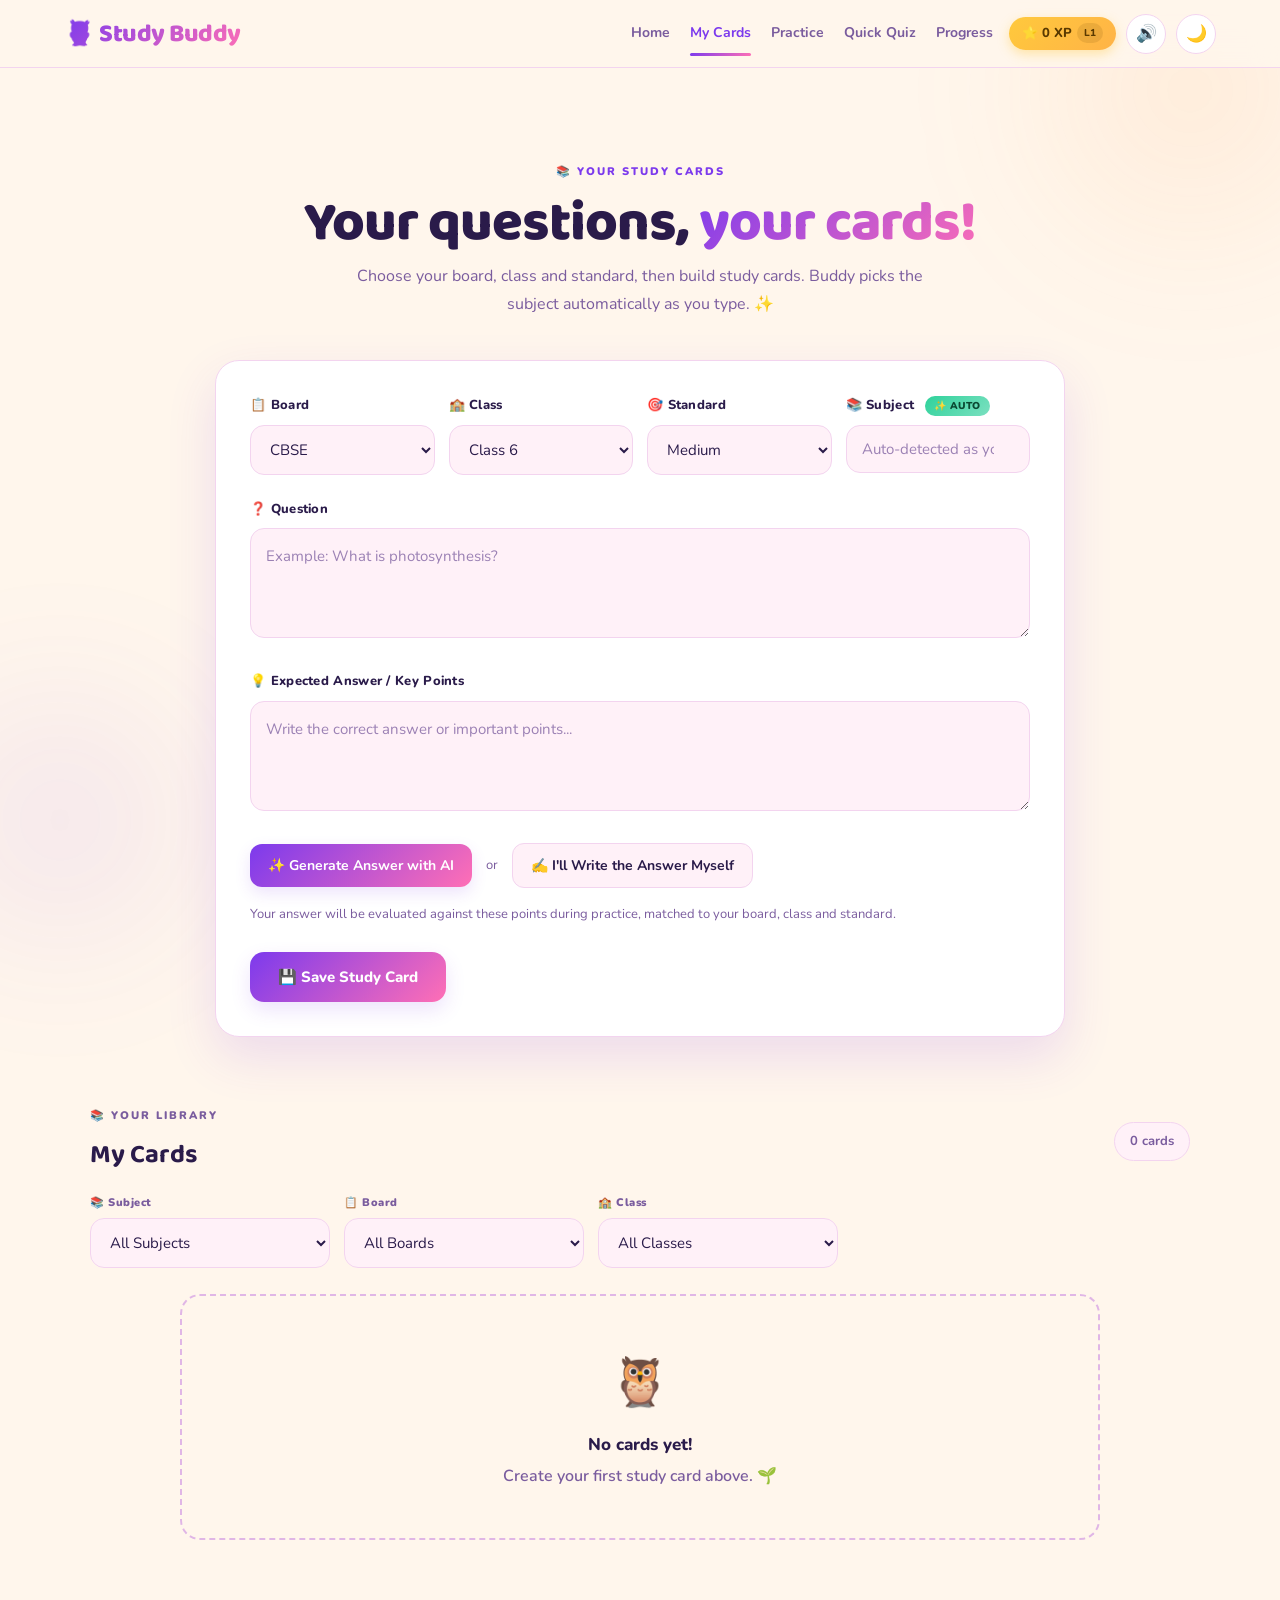
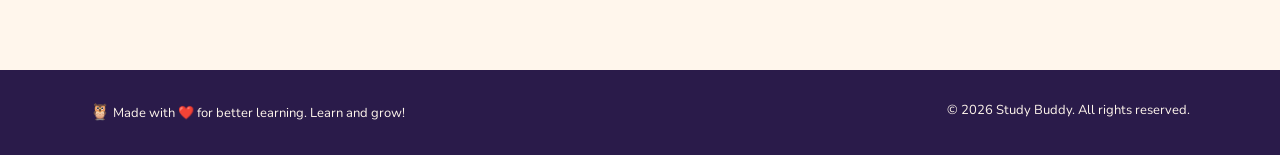
==== cards.html @ 5b02f019 "Initial commit — Study Buddy project" ====
<!DOCTYPE html>
<html lang="en">

<head>
    <meta charset="UTF-8">
    <meta name="viewport" content="width=device-width, initial-scale=1.0">
    <meta name="description" content="Create your study cards — Buddy auto-detects the subject for you.">
    <title>My Cards — Study Buddy 🎴</title>
    <link rel="preconnect" href="https://fonts.googleapis.com">
    <link rel="preconnect" href="https://fonts.gstatic.com" crossorigin>
    <link href="https://fonts.googleapis.com/css2?family=Baloo+2:wght@500;700;800&family=Nunito:wght@400;600;700;800;900&display=swap" rel="stylesheet">
    <link rel="stylesheet" href="css/style.css">
</head>

<body onload="init()">

    <!-- Background blobs -->
    <div class="bg-blob blob-1"></div>
    <div class="bg-blob blob-2"></div>

    <div id="toastContainer"></div>
    <canvas id="confetti"></canvas>

    <div id="modalOverlay" class="hidden">
        <div class="modal-card" role="dialog" aria-modal="true">
            <span class="modal-emoji">🦉</span>
            <h3 id="modalTitle">Are you sure?</h3>
            <p id="modalText"></p>
            <div class="modal-actions">
                <button class="secondary-btn" onclick="closeModal()">Cancel ❤️</button>
                <button class="primary-btn" id="modalConfirmBtn" onclick="confirmModalAction()">Yes, Delete</button>
            </div>
        </div>
    </div>

    <!-- NAVBAR -->
    <header class="navbar">
        <div class="logo"><a href="index.html" style="text-decoration:none;color:inherit">🦉 Study Buddy</a></div>
        <nav>
            <div class="nav-links">
                <a class="nav-link" data-page="home" href="index.html">Home</a>
                <a class="nav-link" data-page="cards" href="cards.html">My Cards</a>
                <a class="nav-link" data-page="practice" href="practice.html">Practice</a>
                <a class="nav-link" data-page="quiz" href="quiz.html">Quick Quiz</a>
                <a class="nav-link" data-page="progress" href="progress.html">Progress</a>
            </div>
            <div class="nav-right">
                <span class="xp-pill" id="navXp">⭐ 0 XP</span>
                <button id="soundToggle" class="icon-btn" onclick="toggleSound()" aria-label="Toggle sound">🔇</button>
                <button id="themeToggle" class="icon-btn" onclick="toggleTheme()" aria-label="Toggle theme">🌙</button>
            </div>
        </nav>
    </header>

    <main>

        <!-- CREATE + MY CARDS -->
        <section id="cards" class="cards-section">

            <div class="section-heading reveal">
                <p class="eyebrow">📚 YOUR STUDY CARDS</p>
                <h2>Your questions, <span class="grad">your cards!</span></h2>
                <p class="section-description">
                    Choose your board, class and standard, then build study cards.
                    Buddy picks the subject automatically as you type. ✨
                </p>
            </div>

            <!-- CREATE CARD -->
            <div class="create-card reveal">

                <div class="form-row">
                    <div class="form-group">
                        <label for="cardBoard">📋 Board</label>
                        <select id="cardBoard">
                            <option value="CBSE">CBSE</option>
                            <option value="ICSE">ICSE</option>
                        </select>
                    </div>

                    <div class="form-group">
                        <label for="cardClass">🏫 Class</label>
                        <select id="cardClass">
                            <option value="6">Class 6</option>
                            <option value="7">Class 7</option>
                            <option value="8">Class 8</option>
                            <option value="9">Class 9</option>
                            <option value="10">Class 10</option>
                            <option value="11">Class 11</option>
                            <option value="12">Class 12</option>
                        </select>
                    </div>

                    <div class="form-group">
                        <label for="cardStandard">🎯 Standard</label>
                        <select id="cardStandard">
                            <option value="Low">Low</option>
                            <option value="Medium" selected>Medium</option>
                            <option value="High">High</option>
                        </select>
                    </div>

                    <div class="form-group">
                        <label for="cardSubject">📚 Subject <span class="auto-tag">✨ auto</span></label>
                        <input type="text" id="cardSubject" list="subjectList" placeholder="Auto-detected as you type">
                        <datalist id="subjectList">
                            <option value="📐 Mathematics"></option>
                            <option value="🔬 Science"></option>
                            <option value="⚡ Physics"></option>
                            <option value="🧪 Chemistry"></option>
                            <option value="🧬 Biology"></option>
                            <option value="🏛️ History"></option>
                            <option value="🌍 Geography"></option>
                            <option value="🤝 Civics"></option>
                            <option value="💰 Economics"></option>
                            <option value="📖 English"></option>
                            <option value="🪔 Hindi"></option>
                            <option value="💻 Computer Science"></option>
                        </datalist>
                    </div>
                </div>

                <div class="form-group">
                    <label for="cardQuestion">❓ Question</label>
                    <textarea id="cardQuestion" placeholder="Example: What is photosynthesis?"></textarea>
                </div>

                <div class="form-group">
                    <label for="cardAnswer">💡 Expected Answer / Key Points</label>
                    <textarea id="cardAnswer" placeholder="Write the correct answer or important points..."></textarea>
                </div>

                <div class="card-actions">
                    <button class="secondary-btn" id="generateAnswerBtn" onclick="generateAnswer()">
                        ✨ Generate Answer with AI
                    </button>
                    <span class="or-text">or</span>
                    <button class="secondary-btn manual" onclick="writeAnswerManually()">
                        ✍️ I'll Write the Answer Myself
                    </button>
                </div>

                <p class="helper-text">
                    Your answer will be evaluated against these points during practice,
                    matched to your board, class and standard.
                </p>

                <button class="primary-btn save-card-btn" onclick="saveCard()">💾 Save Study Card</button>
            </div>

            <!-- MY CARDS -->
            <div class="saved-cards-container reveal">

                <div class="saved-cards-header">
                    <div>
                        <p class="question-label">📚 YOUR LIBRARY</p>
                        <h3>My Cards</h3>
                    </div>
                    <span id="cardCount">0 cards</span>
                </div>

                <div class="filter-bar">
                    <div class="filter-group">
                        <label for="filterSubject">📚 Subject</label>
                        <select id="filterSubject">
                            <option value="">All Subjects</option>
                        </select>
                    </div>
                    <div class="filter-group">
                        <label for="filterBoard">📋 Board</label>
                        <select id="filterBoard">
                            <option value="">All Boards</option>
                            <option value="CBSE">CBSE</option>
                            <option value="ICSE">ICSE</option>
                        </select>
                    </div>
                    <div class="filter-group">
                        <label for="filterClass">🏫 Class</label>
                        <select id="filterClass">
                            <option value="">All Classes</option>
                            <option value="6">Class 6</option>
                            <option value="7">Class 7</option>
                            <option value="8">Class 8</option>
                            <option value="9">Class 9</option>
                            <option value="10">Class 10</option>
                            <option value="11">Class 11</option>
                            <option value="12">Class 12</option>
                        </select>
                    </div>
                </div>

                <div id="cardsList">
                    <div class="empty-state">
                        <span class="big-emoji">🦉</span>
                        <span class="empty-title">No cards yet!</span>
                        <span>Create your first study card above. 🌱</span>
                    </div>
                </div>
            </div>
        </section>

    </main>

    <footer>
        <p><span class="foot-emoji">🦉</span> Made with ❤️ for better learning. Learn and grow!</p>
        <p>© 2026 Study Buddy. All rights reserved.</p>
    </footer>

    <nav id="bottomNav">
        <a href="index.html" data-nav="home"><span class="nav-emoji">🏠</span>Home</a>
        <a href="cards.html" class="active" data-nav="cards"><span class="nav-emoji">🎴</span>Cards</a>
        <a href="practice.html" data-nav="practice"><span class="nav-emoji">🎯</span>Practice</a>
        <a href="quiz.html" data-nav="quiz"><span class="nav-emoji">⚡</span>Quiz</a>
        <a href="progress.html" data-nav="progress"><span class="nav-emoji">📈</span>Progress</a>
    </nav>

    <script src="js/core.js"></script>
    <script src="js/cards.js"></script>
</body>

</html>
---- css/style.css ----
/* ========================================
   STUDY BUDDY — KID-FRIENDLY DESIGN SYSTEM
   ======================================== */

* {
    margin: 0;
    padding: 0;
    box-sizing: border-box;
}

html {
    scroll-behavior: smooth;
}

:root {
    /* --- Light palette (warm cream) --- */
    --bg: #FFF6EC;
    --nav-bg: rgba(255, 246, 236, 0.88);
    --surface: #FFFFFF;
    --surface-soft: #FFF1F8;
    --border: #F3D4EF;
    --border-strong: #E0B6E6;
    --text: #2A1B4A;
    --text-muted: #7A5C9E;
    --primary: #7C3AED;
    --primary-strong: #6D28D9;
    --pink: #FF6FB5;
    --orange: #FF9F45;
    --mint: #2FD29B;
    --sky: #3FA9F5;
    --gold: #FFC93C;
    --danger: #FF6B6B;

    --grad-main: linear-gradient(135deg, #7C3AED, #FF6FB5);
    --grad-fun: linear-gradient(135deg, #FF9F45, #FF6FB5, #7C3AED);
    --grad-mint: linear-gradient(135deg, #2FD29B, #7BE0C0);
    --grad-gold: linear-gradient(135deg, #FFC93C, #FFB347);

    --shadow: rgba(124, 58, 237, 0.14);
    --shadow-deep: rgba(124, 58, 237, 0.22);
    --focus-ring: rgba(124, 58, 237, 0.16);
    --hero-glow: rgba(255, 159, 69, 0.28);
    --hero-glow-2: rgba(124, 58, 237, 0.22);
}

body.dark-mode {
    --bg: #1B1033;
    --nav-bg: rgba(27, 16, 51, 0.88);
    --surface: #3D2D6E;
    --surface-soft: #4A3880;
    --border: #6B4FB0;
    --border-strong: #8568C8;
    --text: #F7EFFF;
    --text-muted: #B7A3D9;
    --primary: #A78BFA;
    --primary-strong: #8B62F5;
    --shadow: rgba(0, 0, 0, 0.35);
    --shadow-deep: rgba(0, 0, 0, 0.5);
    --focus-ring: rgba(167, 139, 250, 0.24);
    --hero-glow: rgba(124, 58, 237, 0.28);
    --hero-glow-2: rgba(255, 111, 181, 0.18);
}

body {
    font-family: "Nunito", "Segoe UI", Arial, sans-serif;
    background: var(--bg);
    color: var(--text);
    line-height: 1.6;
    padding-bottom: 0;
    overflow-x: hidden;
    transition: background 0.35s ease, color 0.35s ease;
}

h1, h2, h3, h4, .logo {
    font-family: "Baloo 2", "Nunito", sans-serif;
}

.hidden {
    display: none !important;
}

/* Soft floating blobs behind content */
.bg-blob {
    position: fixed;
    border-radius: 50%;
    filter: blur(70px);
    opacity: 0.5;
    z-index: -1;
    pointer-events: none;
}
.blob-1 {
    width: 420px;
    height: 420px;
    top: -120px;
    right: -120px;
    background: radial-gradient(circle, var(--hero-glow), transparent 70%);
}
.blob-2 {
    width: 360px;
    height: 360px;
    bottom: -100px;
    left: -120px;
    background: radial-gradient(circle, var(--hero-glow-2), transparent 70%);
}

/* ========================================
   NAVBAR
   ======================================== */

.navbar {
    width: 100%;
    height: 68px;
    padding: 0 5%;
    display: flex;
    align-items: center;
    justify-content: space-between;
    background: var(--nav-bg);
    border-bottom: 1px solid var(--border);
    position: sticky;
    top: 0;
    z-index: 100;
    backdrop-filter: blur(14px);
    -webkit-backdrop-filter: blur(14px);
}

.logo {
    font-size: 25px;
    font-weight: 800;
    letter-spacing: -0.5px;
    background: var(--grad-main);
    -webkit-background-clip: text;
    background-clip: text;
    -webkit-text-fill-color: transparent;
    cursor: pointer;
}

.navbar nav {
    display: flex;
    align-items: center;
    gap: 16px;
}

.nav-links {
    display: flex;
    gap: 20px;
}

.navbar nav a {
    color: var(--text-muted);
    text-decoration: none;
    font-size: 14px;
    font-weight: 700;
    transition: color 0.2s ease;
}

.navbar nav a:hover {
    color: var(--primary);
}

.nav-right {
    display: flex;
    align-items: center;
    gap: 10px;
}

.xp-pill {
    display: inline-flex;
    align-items: center;
    gap: 5px;
    padding: 6px 13px;
    border-radius: 999px;
    background: var(--grad-gold);
    color: #5A3A00;
    font-size: 13px;
    font-weight: 800;
    box-shadow: 0 4px 12px rgba(255, 201, 60, 0.4);
    white-space: nowrap;
}

.xp-pill .lvl-tag {
    font-size: 10px;
    font-weight: 800;
    background: rgba(90, 58, 0, 0.12);
    padding: 2px 7px;
    border-radius: 999px;
}

.icon-btn {
    width: 40px;
    height: 40px;
    display: flex;
    align-items: center;
    justify-content: center;
    border: 1px solid var(--border);
    border-radius: 50%;
    background: var(--surface);
    color: var(--text);
    font-size: 17px;
    cursor: pointer;
    transition: transform 0.2s ease, background 0.2s ease;
}

.icon-btn:hover {
    transform: rotate(12deg) scale(1.06);
}

/* ========================================
   BUTTONS
   ======================================== */

button {
    border: none;
    font-family: inherit;
    cursor: pointer;
}

.primary-btn {
    padding: 15px 28px;
    border-radius: 14px;
    background: var(--grad-main);
    color: #fff;
    font-size: 15px;
    font-weight: 800;
    box-shadow: 0 8px 20px var(--shadow);
    transition: transform 0.2s ease, box-shadow 0.2s ease, opacity 0.2s ease;
}

.primary-btn:hover {
    transform: translateY(-3px);
    box-shadow: 0 14px 30px var(--shadow-deep);
}

.primary-btn:active {
    transform: translateY(0) scale(0.97);
}

.primary-btn:disabled {
    opacity: 0.6;
    cursor: wait;
    transform: none;
}

.primary-btn.gold {
    background: var(--grad-gold);
    color: #5A3A00;
    box-shadow: 0 8px 20px rgba(255, 201, 60, 0.35);
}

.primary-btn.mint {
    background: var(--grad-mint);
    color: #0B4A33;
}

.secondary-btn {
    padding: 12px 18px;
    border: 1px solid var(--border);
    border-radius: 12px;
    background: var(--surface-soft);
    color: var(--text);
    font-size: 14px;
    font-weight: 700;
    transition: transform 0.2s ease, background 0.2s ease, border 0.2s ease;
}

.secondary-btn:hover {
    transform: translateY(-2px);
    border-color: var(--border-strong);
}

.secondary-btn:disabled {
    opacity: 0.6;
    cursor: wait;
    transform: none;
}

.or-text {
    color: var(--text-muted);
    font-size: 13px;
}

/* ========================================
   HERO
   ======================================== */

.hero {
    min-height: calc(100vh - 68px);
    display: flex;
    align-items: center;
    justify-content: center;
    padding: 60px 5%;
    background:
        radial-gradient(circle at 82% 22%, var(--hero-glow), transparent 38%),
        radial-gradient(circle at 15% 85%, var(--hero-glow-2), transparent 42%),
        var(--bg);
}

.hero-content {
    max-width: 860px;
    text-align: center;
}

.mascot-wrap {
    display: flex;
    align-items: center;
    justify-content: center;
    gap: 14px;
    margin-bottom: 12px;
}

.mascot {
    width: 92px;
    height: 92px;
    animation: bob 3s ease-in-out infinite;
}

.mascot svg {
    width: 100%;
    height: 100%;
}

.mascot-svg .eye {
    transition: all 0.25s ease;
}

.mascot-svg .eyes-happy .eye {
    transform: translateY(4px);
}

.speech-bubble {
    position: relative;
    padding: 10px 16px;
    background: var(--surface);
    border: 1.5px solid var(--border-strong);
    border-radius: 16px;
    font-size: 13px;
    font-weight: 700;
    color: var(--text);
    box-shadow: 0 6px 16px var(--shadow);
    max-width: 300px;
    animation: bobSlow 4s ease-in-out infinite;
}

.speech-bubble::before {
    content: "";
    position: absolute;
    left: -9px;
    top: 50%;
    transform: translateY(-50%);
    border: 8px solid transparent;
    border-right-color: var(--border-strong);
}

.eyebrow {
    display: inline-block;
    margin-bottom: 14px;
    font-size: 11px;
    font-weight: 900;
    letter-spacing: 2px;
    color: var(--primary);
    text-transform: uppercase;
}

.hero h1 {
    font-size: clamp(46px, 8vw, 92px);
    line-height: 1.02;
    letter-spacing: -2px;
    font-weight: 800;
    margin-bottom: 22px;
}

.hero h1 .grad {
    background: var(--grad-fun);
    -webkit-background-clip: text;
    background-clip: text;
    -webkit-text-fill-color: transparent;
}

.hero-text {
    max-width: 620px;
    margin: 0 auto 28px;
    color: var(--text-muted);
    font-size: 17px;
    line-height: 1.7;
}

.hero-actions {
    display: flex;
    justify-content: center;
    flex-wrap: wrap;
    gap: 14px;
    margin-bottom: 34px;
}

.hero-strip {
    display: flex;
    justify-content: center;
    flex-wrap: wrap;
    gap: 12px;
}

.hero-chip {
    display: inline-flex;
    align-items: center;
    gap: 7px;
    padding: 9px 16px;
    border-radius: 999px;
    background: var(--surface);
    border: 1px solid var(--border);
    font-size: 13px;
    font-weight: 800;
    color: var(--text);
    box-shadow: 0 4px 12px var(--shadow);
}

.hero-chip .dot {
    width: 8px;
    height: 8px;
    border-radius: 50%;
    background: var(--mint);
    box-shadow: 0 0 0 3px rgba(47, 210, 155, 0.2);
}

/* ========================================
   SECTIONS
   ======================================== */

.cards-section,
.practice-section,
.quiz-section,
.progress-section {
    padding: 90px 7%;
}

.section-heading {
    max-width: 780px;
    margin: 0 auto 42px;
    text-align: center;
}

.section-heading h2 {
    font-size: clamp(34px, 5vw, 56px);
    line-height: 1.05;
    letter-spacing: -1px;
    font-weight: 800;
}

.section-heading h2 .grad {
    background: var(--grad-main);
    -webkit-background-clip: text;
    background-clip: text;
    -webkit-text-fill-color: transparent;
}

.section-description {
    max-width: 620px;
    margin: 10px auto 0;
    color: var(--text-muted);
    line-height: 1.7;
}

/* ========================================
   FORM CONTROLS
   ======================================== */

input[type="text"],
select,
textarea {
    width: 100%;
    padding: 13px 15px;
    border: 1.5px solid var(--border);
    border-radius: 14px;
    background: var(--surface-soft);
    color: var(--text);
    font-family: inherit;
    font-size: 15px;
    outline: none;
    transition: border 0.2s ease, box-shadow 0.2s ease;
}

input[type="text"]:focus,
select:focus,
textarea:focus {
    border-color: var(--primary);
    box-shadow: 0 0 0 4px var(--focus-ring);
}

::placeholder {
    color: var(--text-muted);
    opacity: 0.75;
}

/* ========================================
   CREATE CARD
   ======================================== */

.create-card {
    max-width: 850px;
    margin: 0 auto 70px;
    padding: 34px;
    background: var(--surface);
    border: 1px solid var(--border);
    border-radius: 24px;
    box-shadow: 0 20px 50px var(--shadow);
}

.form-row {
    display: grid;
    grid-template-columns: repeat(4, 1fr);
    gap: 14px;
    margin-bottom: 24px;
}

.form-group {
    margin-bottom: 24px;
}

.form-row .form-group {
    margin-bottom: 0;
}

.form-group label {
    display: block;
    margin-bottom: 9px;
    font-size: 13px;
    font-weight: 800;
    letter-spacing: 0.3px;
    color: var(--text);
}

.form-group textarea {
    min-height: 110px;
    padding: 15px;
    resize: vertical;
    line-height: 1.6;
}

.card-actions {
    display: flex;
    align-items: center;
    gap: 14px;
    flex-wrap: wrap;
    margin-top: 5px;
}

.card-actions .secondary-btn {
    background: var(--grad-main);
    border: none;
    color: #fff;
    box-shadow: 0 6px 16px var(--shadow);
}

.card-actions .secondary-btn:hover {
    border: none;
    transform: translateY(-2px);
}

.card-actions .secondary-btn.manual {
    background: var(--surface-soft);
    border: 1px solid var(--border);
    color: var(--text);
    box-shadow: none;
}

.card-actions .secondary-btn.manual:hover {
    border-color: var(--border-strong);
}

.helper-text {
    margin: 16px 0 22px;
    color: var(--text-muted);
    font-size: 13px;
    line-height: 1.6;
}

.save-card-btn {
    margin-top: 5px;
}

/* ========================================
   MY CARDS — HEADER + FILTERS
   ======================================== */

.saved-cards-container {
    max-width: 1100px;
    margin: 0 auto;
}

.saved-cards-header {
    display: flex;
    align-items: center;
    justify-content: space-between;
    margin-bottom: 18px;
}

.saved-cards-header h3 {
    margin: 4px 0 0;
    font-size: 26px;
}

#cardCount {
    padding: 8px 15px;
    border-radius: 999px;
    background: var(--surface-soft);
    border: 1px solid var(--border);
    color: var(--text-muted);
    font-size: 13px;
    font-weight: 700;
    white-space: nowrap;
}

.filter-bar {
    display: flex;
    flex-wrap: wrap;
    gap: 14px;
    margin-bottom: 26px;
}

.filter-group {
    display: flex;
    flex-direction: column;
    gap: 6px;
    flex: 1;
    min-width: 160px;
    max-width: 240px;
}

.filter-group label {
    font-size: 11px;
    font-weight: 900;
    letter-spacing: 0.5px;
    color: var(--text-muted);
}

/* ========================================
   MY CARDS — GRID
   ======================================== */

#cardsList {
    display: grid;
    grid-template-columns: repeat(auto-fit, minmax(280px, 1fr));
    gap: 20px;
}

.saved-card {
    position: relative;
    display: flex;
    flex-direction: column;
    justify-content: space-between;
    gap: 16px;
    min-height: 185px;
    padding: 22px 22px 20px;
    background: var(--surface);
    border: 1.5px solid var(--border);
    border-radius: 20px;
    overflow: hidden;
    box-shadow: 0 4px 24px var(--shadow), 0 0 40px rgba(139, 98, 245, 0.12);
    transition: transform 0.25s ease, box-shadow 0.25s ease;
}

.saved-card::before {
    content: "";
    position: absolute;
    left: 0;
    top: 0;
    bottom: 0;
    width: 5px;
    background: var(--subj, var(--primary));
}

.saved-card:hover {
    transform: translateY(-5px) rotate(-0.4deg);
    box-shadow: 0 16px 34px var(--shadow);
}

.saved-card-content {
    min-width: 0;
}

.saved-card-content h4 {
    margin-top: 12px;
    font-size: 16px;
    line-height: 1.5;
}

.saved-card-actions {
    display: flex;
    align-items: center;
    gap: 10px;
}

.saved-card-actions .primary-btn {
    flex: 1;
    margin: 0;
    padding: 12px 18px;
    font-size: 14px;
    border-radius: 12px;
}

.delete-btn {
    width: 44px;
    height: 44px;
    display: flex;
    align-items: center;
    justify-content: center;
    border: 1px solid var(--border);
    border-radius: 12px;
    background: var(--surface-soft);
    color: var(--text);
    font-size: 17px;
    transition: transform 0.2s ease, background 0.2s ease;
}

.delete-btn:hover {
    transform: translateY(-2px);
    background: rgba(255, 107, 107, 0.15);
}

.empty-state {
    grid-column: 1 / -1;
    padding: 48px 20px;
    text-align: center;
    border: 2px dashed var(--border-strong);
    border-radius: 20px;
    color: var(--text-muted);
    font-weight: 600;
}

.empty-state .big-emoji {
    display: block;
    font-size: 48px;
    margin-bottom: 10px;
}

.empty-state .empty-title {
    display: block;
    font-size: 17px;
    font-weight: 800;
    color: var(--text);
    margin-bottom: 6px;
}

.empty-state .empty-btn {
    margin-top: 18px;
}

/* ========================================
   CHIPS
   ======================================== */

.chip-row {
    display: flex;
    flex-wrap: wrap;
    gap: 8px;
    margin: 4px 0 6px;
}

.chip {
    padding: 4px 11px;
    border-radius: 999px;
    background: var(--surface-soft);
    border: 1px solid var(--border);
    color: var(--text-muted);
    font-size: 11px;
    font-weight: 800;
    letter-spacing: 0.3px;
    white-space: nowrap;
}

.chip-subject {
    background: var(--subj, var(--primary));
    color: #fff;
    border-color: transparent;
}

/* ========================================
   QUESTION CARD + PRACTICE
   ======================================== */

.question-card {
    max-width: 850px;
    margin: auto;
    padding: 38px;
    background: var(--surface);
    border: 1px solid var(--border);
    border-radius: 24px;
    box-shadow: 0 20px 50px var(--shadow);
}

.question-label {
    margin-bottom: 10px;
    font-size: 11px;
    font-weight: 900;
    letter-spacing: 2px;
    color: var(--text-muted);
}

.question-card h3 {
    font-size: clamp(22px, 4vw, 34px);
    line-height: 1.25;
    margin-bottom: 26px;
}

.answer-area textarea {
    min-height: 150px;
    padding: 16px;
    resize: vertical;
    font-size: 16px;
}

.answer-actions {
    display: flex;
    justify-content: space-between;
    align-items: center;
    gap: 15px;
    margin-top: 16px;
}

.voice-btn,
.check-btn {
    padding: 13px 20px;
    border-radius: 12px;
    font-size: 14px;
    font-weight: 800;
    transition: 0.2s ease;
}

.voice-btn {
    position: relative;
    background: var(--surface-soft);
    border: 1.5px solid var(--border);
    color: var(--text);
}

.voice-btn:hover {
    border-color: var(--border-strong);
}

.voice-btn.recording {
    border-color: var(--danger);
    background: rgba(255, 107, 107, 0.12);
    color: var(--danger);
    animation: micPulse 1.4s ease-in-out infinite;
}

.voice-btn .eq {
    display: inline-flex;
    align-items: flex-end;
    gap: 2px;
    height: 14px;
    margin-left: 6px;
    vertical-align: middle;
}

.voice-btn .eq span {
    display: block;
    width: 3px;
    height: 6px;
    border-radius: 2px;
    background: var(--danger);
    animation: eqBar 0.5s ease-in-out infinite alternate;
}

.voice-btn .eq span:nth-child(2) { animation-delay: 0.15s; }
.voice-btn .eq span:nth-child(3) { animation-delay: 0.3s; }
.voice-btn .eq span:nth-child(4) { animation-delay: 0.1s; }

.check-btn {
    background: var(--grad-main);
    color: #fff;
    box-shadow: 0 8px 20px var(--shadow);
}

.check-btn:hover {
    transform: translateY(-2px);
    box-shadow: 0 12px 26px var(--shadow-deep);
}

.check-btn:disabled {
    opacity: 0.6;
    cursor: wait;
    transform: none;
}

/* ========================================
   RESULT CARD
   ======================================== */

.result-card {
    max-width: 850px;
    margin: 30px auto 0;
    padding: 36px;
    background: var(--surface);
    border: 1px solid var(--border);
    border-radius: 24px;
    box-shadow: 0 20px 50px var(--shadow);
    animation: popIn 0.4s ease;
}

.score-wrap {
    display: flex;
    align-items: center;
    gap: 24px;
    margin-bottom: 20px;
}

.score-ring {
    --ring-value: 0;
    --ring-color: var(--mint);
    width: 108px;
    height: 108px;
    flex-shrink: 0;
}

.score-ring svg {
    width: 100%;
    height: 100%;
    transform: rotate(-90deg);
}

.score-ring .ring-track {
    fill: none;
    stroke: var(--surface-soft);
    stroke-width: 9;
}

.score-ring .ring-fill {
    fill: none;
    stroke: var(--ring-color);
    stroke-width: 9;
    stroke-linecap: round;
    stroke-dasharray: 251.33;
    stroke-dashoffset: calc(251.33 - (251.33 * var(--ring-value)) / 100);
    transition: stroke-dashoffset 0.8s ease;
}

.score-ring .ring-num {
    transform: rotate(90deg);
    transform-origin: center;
    fill: var(--text);
    font-size: 22px;
    font-weight: 800;
    font-family: "Baloo 2", sans-serif;
}

.score-ring .ring-pct {
    transform: rotate(90deg);
    transform-origin: center;
    fill: var(--text-muted);
    font-size: 9px;
}

.result-header {
    flex: 1;
}

.result-header h3 {
    font-size: 28px;
    line-height: 1.1;
}

.result-header p {
    color: var(--text-muted);
    font-size: 15px;
}

.xp-line {
    display: inline-flex;
    align-items: center;
    gap: 6px;
    margin-top: 8px;
    padding: 5px 12px;
    border-radius: 999px;
    background: rgba(255, 201, 60, 0.18);
    color: #B8860B;
    font-size: 13px;
    font-weight: 800;
}

body.dark-mode .xp-line {
    color: var(--gold);
}

.result-card > p.feedback-text {
    color: var(--text-muted);
    margin-bottom: 24px;
    line-height: 1.7;
}

.feedback-grid {
    display: grid;
    grid-template-columns: 1fr 1fr;
    gap: 15px;
    margin-bottom: 18px;
}

.feedback-box {
    padding: 20px;
    border-radius: 16px;
    background: var(--surface-soft);
}

.feedback-box.good {
    background: rgba(47, 210, 155, 0.12);
}

.feedback-box.missed {
    background: rgba(255, 159, 69, 0.12);
}

.feedback-box h4 {
    margin-bottom: 10px;
    font-size: 15px;
}

.feedback-box ul {
    padding-left: 18px;
    color: var(--text-muted);
    font-size: 14px;
    line-height: 1.7;
}

.memory-box {
    padding: 24px;
    border-radius: 16px;
    background: var(--grad-main);
    color: white;
    margin-bottom: 24px;
    box-shadow: 0 10px 24px var(--shadow);
}

.memory-label {
    margin-bottom: 6px;
    font-size: 10px;
    font-weight: 900;
    letter-spacing: 2px;
    color: rgba(255, 255, 255, 0.8);
}

.badge-row {
    display: flex;
    flex-wrap: wrap;
    gap: 8px;
}

.badge-chip {
    display: inline-flex;
    align-items: center;
    gap: 5px;
    padding: 5px 12px;
    border-radius: 999px;
    background: rgba(255, 201, 60, 0.2);
    color: #B8860B;
    font-size: 12px;
    font-weight: 800;
    animation: popIn 0.4s ease;
}

body.dark-mode .badge-chip {
    color: var(--gold);
}

/* ========================================
   QUICK QUIZ
   ======================================== */

.quiz-section {
    background:
        radial-gradient(circle at 15% 20%, var(--hero-glow), transparent 40%),
        radial-gradient(circle at 85% 80%, var(--hero-glow-2), transparent 42%);
    border-top: 1px solid var(--border);
    border-bottom: 1px solid var(--border);
}

.quiz-card {
    max-width: 850px;
    margin: auto;
    padding: 38px;
    background: var(--surface);
    border: 1px solid var(--border);
    border-radius: 24px;
    box-shadow: 0 20px 50px var(--shadow);
    text-align: center;
}

.quiz-card .big-emoji {
    font-size: 56px;
    display: block;
    margin-bottom: 10px;
    animation: bob 2.5s ease-in-out infinite;
}

.quiz-card h3 {
    font-size: clamp(22px, 4vw, 32px);
    margin-bottom: 10px;
}

.quiz-card .quiz-intro {
    color: var(--text-muted);
    margin-bottom: 22px;
}

.quiz-controls {
    display: flex;
    justify-content: center;
    gap: 12px;
    flex-wrap: wrap;
}

.quiz-dots {
    display: flex;
    justify-content: center;
    gap: 9px;
    margin-bottom: 18px;
}

.quiz-dots .qdot {
    width: 12px;
    height: 12px;
    border-radius: 50%;
    background: var(--surface-soft);
    border: 1.5px solid var(--border-strong);
    transition: all 0.25s ease;
}

.quiz-dots .qdot.done {
    background: var(--mint);
    border-color: var(--mint);
}

.quiz-dots .qdot.current {
    background: var(--primary);
    border-color: var(--primary);
    transform: scale(1.3);
}

.quiz-q-num {
    font-size: 12px;
    font-weight: 900;
    letter-spacing: 2px;
    color: var(--text-muted);
    margin-bottom: 8px;
}

.quiz-card .quiz-question {
    font-size: clamp(20px, 3.5vw, 30px);
    line-height: 1.25;
    margin-bottom: 20px;
    text-align: left;
}

.quiz-card .quiz-chips {
    justify-content: center;
    margin-bottom: 12px;
}

.quiz-answer-area {
    margin-bottom: 18px;
    text-align: left;
}

.quiz-answer-area textarea {
    min-height: 120px;
    max-height: 220px;
}

.reveal-area {
    display: none;
    padding: 20px;
    margin-bottom: 18px;
    border-radius: 16px;
    background: var(--surface-soft);
    text-align: left;
    animation: popIn 0.3s ease;
}

.reveal-area.show {
    display: block;
}

.reveal-area .reveal-label {
    font-size: 11px;
    font-weight: 900;
    letter-spacing: 2px;
    color: var(--text-muted);
    margin-bottom: 6px;
}

.reveal-area p {
    font-size: 15px;
    line-height: 1.65;
    color: var(--text);
    white-space: pre-wrap;
}

.quiz-verdict {
    display: flex;
    flex-direction: column;
    align-items: center;
    gap: 12px;
}

.quiz-score-ring {
    --ring-value: 0;
    --ring-color: var(--mint);
    width: 130px;
    height: 130px;
    margin: 6px auto;
}

.quiz-score-ring svg {
    width: 100%;
    height: 100%;
    transform: rotate(-90deg);
}

.quiz-score-ring .ring-track {
    fill: none;
    stroke: var(--surface-soft);
    stroke-width: 10;
}

.quiz-score-ring .ring-fill {
    fill: none;
    stroke: var(--ring-color);
    stroke-width: 10;
    stroke-linecap: round;
    stroke-dasharray: 345.6;
    stroke-dashoffset: calc(345.6 - (345.6 * var(--ring-value)) / 100);
    transition: stroke-dashoffset 0.8s ease;
}

.quiz-score-ring .ring-num {
    transform: rotate(90deg);
    transform-origin: center;
    fill: var(--text);
    font-size: 28px;
    font-weight: 800;
    font-family: "Baloo 2", sans-serif;
}

.quiz-verdict h3 {
    font-size: 26px;
}

.quiz-meta {
    display: flex;
    gap: 14px;
    justify-content: center;
    flex-wrap: wrap;
    margin-bottom: 8px;
}

.quiz-meta .mini-stat {
    padding: 7px 14px;
    border-radius: 999px;
    background: var(--surface-soft);
    border: 1px solid var(--border);
    font-size: 13px;
    font-weight: 800;
}

/* ========================================
   PROGRESS
   ======================================== */

.progress-section {
    background: var(--surface);
    border-top: 1px solid var(--border);
}

.progress-grid {
    max-width: 1050px;
    margin: auto;
    display: grid;
    grid-template-columns: 1.2fr 1fr;
    gap: 22px;
}

.level-card,
.goal-card,
.chart-card,
.badges-card {
    background: var(--surface);
    border: 1px solid var(--border);
    border-radius: 20px;
    box-shadow: 0 14px 34px var(--shadow);
}

.level-card {
    padding: 30px;
    display: flex;
    align-items: center;
    gap: 22px;
}

.level-emoji {
    font-size: 56px;
    background: var(--grad-fun);
    width: 92px;
    height: 92px;
    display: flex;
    align-items: center;
    justify-content: center;
    border-radius: 50%;
    box-shadow: 0 10px 22px var(--shadow);
    animation: bob 3s ease-in-out infinite;
}

.level-info {
    flex: 1;
    min-width: 0;
}

.level-name {
    font-size: 22px;
    font-weight: 800;
}

.level-sub {
    font-size: 13px;
    color: var(--text-muted);
    margin-bottom: 12px;
}

.xp-bar {
    height: 14px;
    border-radius: 999px;
    background: var(--surface-soft);
    overflow: hidden;
}

.xp-bar .xp-fill {
    height: 100%;
    width: 0%;
    border-radius: 999px;
    background: var(--grad-main);
    transition: width 0.6s ease;
}

.xp-bar-note {
    display: flex;
    justify-content: space-between;
    margin-top: 6px;
    font-size: 11px;
    color: var(--text-muted);
    font-weight: 700;
}

.stats-grid {
    display: grid;
    grid-template-columns: repeat(3, 1fr);
    gap: 16px;
    max-width: 1050px;
    margin: 22px auto 0;
}

.stat-card {
    padding: 24px 18px;
    border: 1px solid var(--border);
    border-radius: 18px;
    background: var(--surface-soft);
    text-align: center;
    transition: transform 0.2s ease, box-shadow 0.2s ease;
}

.stat-card:hover {
    transform: translateY(-3px);
    box-shadow: 0 10px 22px var(--shadow);
}

.stat-card .stat-emoji {
    font-size: 24px;
    margin-bottom: 4px;
}

.stat-card span.big {
    display: block;
    font-size: 34px;
    font-weight: 900;
    letter-spacing: -1px;
    background: var(--grad-main);
    -webkit-background-clip: text;
    background-clip: text;
    -webkit-text-fill-color: transparent;
}

.stat-card p {
    color: var(--text-muted);
    font-size: 12.5px;
    font-weight: 700;
}

.goal-card,
.chart-card,
.badges-card {
    padding: 26px;
}

.card-title {
    font-size: 17px;
    font-weight: 800;
    margin-bottom: 14px;
}

.goal-row {
    display: flex;
    align-items: center;
    gap: 20px;
}

.goal-ring-wrap {
    position: relative;
    width: 96px;
    height: 96px;
    flex-shrink: 0;
}

.goal-ring-wrap svg {
    width: 100%;
    height: 100%;
    transform: rotate(-90deg);
}

.goal-ring-track {
    fill: none;
    stroke: var(--surface-soft);
    stroke-width: 9;
}

.goal-ring-fill {
    fill: none;
    stroke: var(--grad-mint);
    stroke-width: 9;
    stroke-linecap: round;
    stroke-dasharray: 251.33;
    stroke-dashoffset: 251.33;
    transition: stroke-dashoffset 0.6s ease;
}

.goal-ring-center {
    position: absolute;
    inset: 0;
    display: flex;
    flex-direction: column;
    align-items: center;
    justify-content: center;
}

.goal-ring-center .num {
    font-size: 26px;
    font-weight: 900;
    font-family: "Baloo 2", sans-serif;
    line-height: 1;
}

.goal-ring-center .cap {
    font-size: 10px;
    color: var(--text-muted);
    font-weight: 700;
}

.goal-text {
    flex: 1;
    font-size: 15px;
    font-weight: 700;
    line-height: 1.6;
}

.goal-text .goal-count {
    color: var(--primary);
    font-weight: 900;
}

.goal-done {
    font-weight: 800;
    color: var(--mint);
}

/* Weekly chart */
.chart-bars {
    display: flex;
    align-items: flex-end;
    gap: 8px;
    height: 120px;
}

.bar-col {
    flex: 1;
    display: flex;
    flex-direction: column;
    align-items: center;
    gap: 6px;
    height: 100%;
    justify-content: flex-end;
}

.bar-col .bar {
    width: 100%;
    max-width: 34px;
    border-radius: 8px 8px 3px 3px;
    background: var(--surface-soft);
    min-height: 4px;
    transition: height 0.5s ease;
}

.bar-col .bar.fill {
    background: var(--grad-main);
}

.bar-col .bar-label {
    font-size: 10px;
    font-weight: 800;
    color: var(--text-muted);
}

.bar-col .bar.val {
    font-size: 10px;
    font-weight: 900;
    color: var(--text);
}

/* Badges */
.badges-grid {
    display: grid;
    grid-template-columns: repeat(auto-fill, minmax(70px, 1fr));
    gap: 12px;
}

.badge {
    display: flex;
    flex-direction: column;
    align-items: center;
    gap: 5px;
    padding: 12px 6px;
    border-radius: 14px;
    background: var(--surface-soft);
    border: 1.5px solid var(--border);
    transition: transform 0.2s ease;
    cursor: default;
    text-align: center;
}

.badge .badge-emoji {
    font-size: 28px;
    line-height: 1;
}

.badge .badge-name {
    font-size: 10px;
    font-weight: 800;
    color: var(--text);
    line-height: 1.2;
}

.badge:hover {
    transform: translateY(-3px);
}

.badge.locked {
    opacity: 0.45;
    filter: grayscale(0.9);
}

.badge.locked .badge-name {
    color: var(--text-muted);
}

.badge.earned {
    background: rgba(255, 201, 60, 0.16);
    border-color: rgba(255, 201, 60, 0.5);
}

/* ========================================
   TOASTS
   ======================================== */

#toastContainer {
    position: fixed;
    top: 80px;
    right: 20px;
    z-index: 300;
    display: flex;
    flex-direction: column;
    gap: 10px;
    max-width: 340px;
    pointer-events: none;
}

.toast {
    display: flex;
    align-items: center;
    gap: 10px;
    padding: 13px 18px;
    border-radius: 14px;
    background: var(--surface);
    border: 1px solid var(--border);
    border-left: 5px solid var(--primary);
    box-shadow: 0 12px 30px var(--shadow-deep);
    font-size: 14px;
    font-weight: 700;
    color: var(--text);
    pointer-events: auto;
    animation: toastIn 0.35s ease;
    cursor: pointer;
}

.toast .toast-emoji {
    font-size: 20px;
}

.toast.success { border-left-color: var(--mint); }
.toast.error { border-left-color: var(--danger); }
.toast.xp { border-left-color: var(--gold); }
.toast.badge { border-left-color: var(--gold); }

.toast.leaving {
    animation: toastOut 0.3s ease forwards;
}

/* ========================================
   MODAL
   ======================================== */

#modalOverlay {
    position: fixed;
    inset: 0;
    z-index: 400;
    background: rgba(43, 17, 65, 0.55);
    backdrop-filter: blur(4px);
    display: flex;
    align-items: center;
    justify-content: center;
    padding: 20px;
}

.modal-card {
    max-width: 400px;
    width: 100%;
    padding: 30px;
    background: var(--surface);
    border-radius: 22px;
    text-align: center;
    box-shadow: 0 24px 60px var(--shadow-deep);
    animation: popIn 0.3s ease;
}

.modal-card .modal-emoji {
    font-size: 48px;
    display: block;
    margin-bottom: 12px;
}

.modal-card h3 {
    font-size: 22px;
    margin-bottom: 8px;
}

.modal-card p {
    color: var(--text-muted);
    font-size: 14px;
    margin-bottom: 22px;
}

.modal-actions {
    display: flex;
    gap: 12px;
    justify-content: center;
}

.modal-actions .primary-btn,
.modal-actions .secondary-btn {
    flex: 1;
    padding: 13px 16px;
}

/* ========================================
   CONFETTI
   ======================================== */

#confetti {
    position: fixed;
    inset: 0;
    width: 100%;
    height: 100%;
    z-index: 500;
    pointer-events: none;
}

/* ========================================
   BOTTOM NAV (MOBILE)
   ======================================== */

#bottomNav {
    display: none;
    position: fixed;
    bottom: 0;
    left: 0;
    right: 0;
    z-index: 200;
    background: var(--nav-bg);
    backdrop-filter: blur(14px);
    -webkit-backdrop-filter: blur(14px);
    border-top: 1px solid var(--border);
    padding: 8px 4px calc(8px + env(safe-area-inset-bottom));
    justify-content: space-around;
}

#bottomNav a {
    display: flex;
    flex-direction: column;
    align-items: center;
    gap: 2px;
    padding: 6px 10px;
    border-radius: 14px;
    text-decoration: none;
    color: var(--text-muted);
    font-size: 10px;
    font-weight: 800;
    transition: color 0.2s ease;
}

#bottomNav a .nav-emoji {
    font-size: 20px;
    line-height: 1;
}

#bottomNav a.active {
    color: var(--primary);
}

#bottomNav a.active .nav-emoji {
    animation: bob 1.5s ease-in-out infinite;
}

/* ========================================
   FOOTER
   ======================================== */

footer {
    padding: 30px 7%;
    display: flex;
    justify-content: space-between;
    gap: 16px;
    background: var(--text);
    color: var(--bg);
    font-size: 13px;
    margin-top: 40px;
}

footer .foot-emoji {
    font-size: 16px;
}

/* ========================================
   SCROLL REVEAL
   ======================================== */

.reveal {
    opacity: 0;
    transform: translateY(22px);
    transition: opacity 0.6s ease, transform 0.6s ease;
}

.reveal.revealed {
    opacity: 1;
    transform: translateY(0);
}

/* ========================================
   ANIMATIONS
   ======================================== */

@keyframes bob {
    0%, 100% { transform: translateY(0); }
    50% { transform: translateY(-6px); }
}

@keyframes bobSlow {
    0%, 100% { transform: translateY(0); }
    50% { transform: translateY(-3px); }
}

@keyframes popIn {
    from { opacity: 0; transform: scale(0.92); }
    to { opacity: 1; transform: scale(1); }
}

@keyframes toastIn {
    from { opacity: 0; transform: translateX(40px); }
    to { opacity: 1; transform: translateX(0); }
}

@keyframes toastOut {
    from { opacity: 1; transform: translateX(0); }
    to { opacity: 0; transform: translateX(40px); }
}

@keyframes micPulse {
    0%, 100% { box-shadow: 0 0 0 0 rgba(255, 107, 107, 0.35); }
    50% { box-shadow: 0 0 0 9px rgba(255, 107, 107, 0); }
}

@keyframes eqBar {
    from { height: 5px; }
    to { height: 14px; }
}

@keyframes shimmer {
    0% { background-position: -200% 0; }
    100% { background-position: 200% 0; }
}

/* ========================================
   DESKTOP (existing nav links visible)
   ======================================== */

@media (max-width: 900px) {
    .form-row {
        grid-template-columns: repeat(2, 1fr);
        gap: 15px;
    }
    .progress-grid {
        grid-template-columns: 1fr;
    }
}

@media (max-width: 700px) {
    .nav-links {
        display: none;
    }

    .navbar {
        padding: 0 4%;
    }

    body {
        padding-bottom: 70px;
    }

    #bottomNav {
        display: flex;
    }

    .cards-section,
    .practice-section,
    .quiz-section,
    .progress-section {
        padding: 66px 5%;
    }

    .hero {
        padding: 50px 5%;
    }

    .mascot {
        width: 70px;
        height: 70px;
    }

    .speech-bubble {
        font-size: 12px;
        max-width: 220px;
    }

    .hero-actions {
        flex-direction: column;
        align-items: stretch;
    }

    .hero-actions .primary-btn,
    .hero-actions .secondary-btn {
        width: 100%;
    }

    .create-card,
    .question-card,
    .quiz-card,
    .result-card {
        padding: 22px;
        border-radius: 18px;
    }

    .form-row {
        grid-template-columns: 1fr;
    }

    .card-actions {
        flex-direction: column;
        align-items: stretch;
    }

    .card-actions .secondary-btn {
        width: 100%;
    }

    .or-text {
        text-align: center;
    }

    .answer-actions {
        flex-direction: column;
        align-items: stretch;
    }

    .voice-btn,
    .check-btn {
        width: 100%;
    }

    .feedback-grid {
        grid-template-columns: 1fr;
    }

    .score-wrap {
        flex-direction: column;
        align-items: center;
        text-align: center;
    }

    .result-header p {
        max-width: 320px;
    }

    .stats-grid {
        grid-template-columns: repeat(3, 1fr);
        gap: 10px;
    }

    .stat-card {
        padding: 18px 8px;
    }

    .stat-card span.big {
        font-size: 26px;
    }

    .level-card {
        flex-direction: column;
        text-align: center;
    }

    .level-emoji {
        width: 76px;
        height: 76px;
        font-size: 44px;
    }

    .xp-bar-note {
        font-size: 10px;
    }

    .goal-row {
        flex-direction: column;
        text-align: center;
    }

    #toastContainer {
        top: 76px;
        right: 10px;
        left: 10px;
        max-width: none;
    }

    footer {
        flex-direction: column;
        text-align: center;
    }
}

/* ========================================
   MULTI-PAGE: DESKTOP NAV ACTIVE STATE
   ======================================== */

.navbar nav a.nav-link.active {
    color: var(--primary);
    position: relative;
}

.navbar nav a.nav-link.active::after {
    content: "";
    position: absolute;
    left: 0;
    right: 0;
    bottom: -11px;
    height: 3px;
    border-radius: 999px;
    background: var(--grad-main);
}

/* Inline anchors styled as primary buttons (hero links) */
a.primary-btn {
    display: inline-block;
    text-decoration: none;
    text-align: center;
    line-height: 1.3;
}

/* ========================================
   MULTI-PAGE: PORTRAIT CARD GRID (side-by-side)
   ======================================== */

#cardsList {
    grid-template-columns: repeat(2, minmax(0, 1fr));
    max-width: 920px;
    margin: 0 auto;
}

.saved-card {
    aspect-ratio: 3 / 4;
    min-height: 0;
}

/* Question + answer previews clamp so the portrait cards stay tidy */
.saved-card-content h4 {
    display: -webkit-box;
    -webkit-line-clamp: 3;
    -webkit-box-orient: vertical;
    overflow: hidden;
}

.saved-card-class {
    margin-top: 8px;
    font-size: 12px;
    font-weight: 700;
    color: var(--text-muted);
}

.saved-card-answer {
    margin-top: 10px;
    display: -webkit-box;
    -webkit-line-clamp: 3;
    -webkit-box-orient: vertical;
    overflow: hidden;
    font-size: 13px;
    line-height: 1.5;
    color: var(--text-muted);
    background: var(--surface-soft);
    border: 1px solid var(--border);
    border-radius: 12px;
    padding: 10px 12px;
}

/* Subject field auto-detect badge in the form label */
.auto-tag {
    display: inline-block;
    vertical-align: middle;
    margin-left: 6px;
    padding: 2px 9px;
    border-radius: 999px;
    background: var(--grad-mint);
    color: #0B4A33;
    font-size: 10px;
    font-weight: 900;
    letter-spacing: 0.5px;
    text-transform: uppercase;
}

/* Wiggle (level-up emoji) — used by addXp() */
@keyframes wiggle {
    0%, 100% { transform: rotate(0); }
    25% { transform: rotate(-10deg); }
    75% { transform: rotate(10deg); }
}

.wiggle {
    animation: wiggle 0.5s ease-in-out;
}

/* ========================================
   MOBILE: portrait cards go single column
   ======================================== */

@media (max-width: 700px) {
    #cardsList {
        grid-template-columns: 1fr;
        max-width: none;
    }

    .saved-card {
        aspect-ratio: auto;
        min-height: 210px;
    }
}
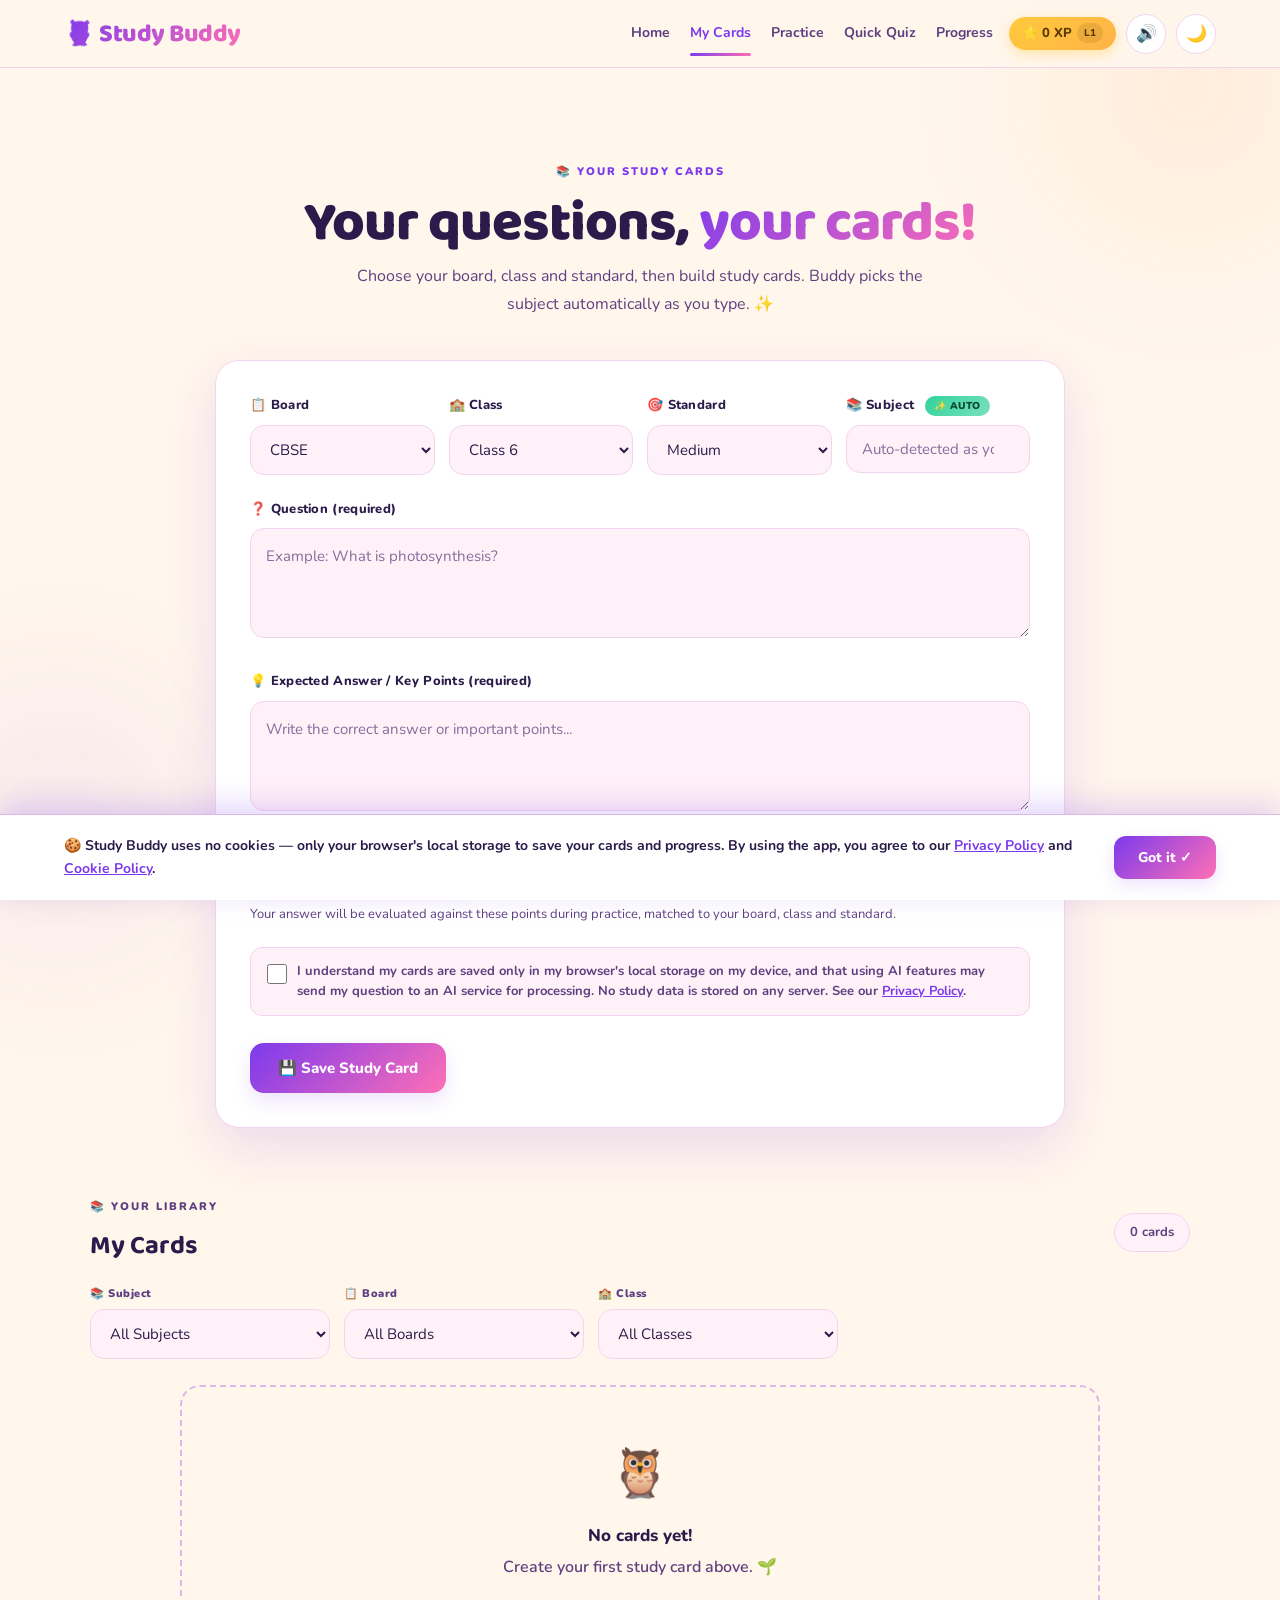
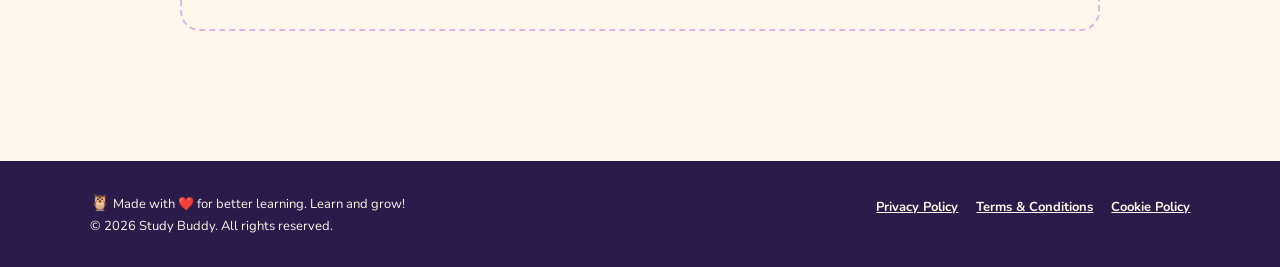
==== commit 8dc843a4: "Add compliance, accessibility, and trust overhaul - Add Privacy Policy, Terms & Conditions, and Cook" ====
--- a/cards.html
+++ b/cards.html
@@ -33,6 +33,9 @@
         </div>
     </div>
 
+    <!-- Skip to content -->
+    <a href="#mainContent" class="skip-link">Skip to main content</a>
+
     <!-- NAVBAR -->
     <header class="navbar">
         <div class="logo"><a href="index.html" style="text-decoration:none;color:inherit">🦉 Study Buddy</a></div>
@@ -52,7 +55,7 @@
         </nav>
     </header>
 
-    <main>
+    <main id="mainContent">
 
         <!-- CREATE + MY CARDS -->
         <section id="cards" class="cards-section">
@@ -121,13 +124,13 @@
                 </div>
 
                 <div class="form-group">
-                    <label for="cardQuestion">❓ Question</label>
-                    <textarea id="cardQuestion" placeholder="Example: What is photosynthesis?"></textarea>
+                    <label for="cardQuestion">❓ Question <span aria-hidden="true">(required)</span></label>
+                    <textarea id="cardQuestion" name="cardQuestion" placeholder="Example: What is photosynthesis?" required></textarea>
                 </div>
 
                 <div class="form-group">
-                    <label for="cardAnswer">💡 Expected Answer / Key Points</label>
-                    <textarea id="cardAnswer" placeholder="Write the correct answer or important points..."></textarea>
+                    <label for="cardAnswer">💡 Expected Answer / Key Points <span aria-hidden="true">(required)</span></label>
+                    <textarea id="cardAnswer" name="cardAnswer" placeholder="Write the correct answer or important points..." required></textarea>
                 </div>
 
                 <div class="card-actions">
@@ -144,6 +147,16 @@
                     Your answer will be evaluated against these points during practice,
                     matched to your board, class and standard.
                 </p>
+
+                <div class="consent-row" id="consentRow">
+                    <input type="checkbox" id="formConsent" required>
+                    <label for="formConsent">
+                        I understand my cards are saved only in my browser's local storage on my device,
+                        and that using AI features may send my question to an AI service for processing.
+                        No study data is stored on any server. See our
+                        <a href="privacy.html">Privacy Policy</a>.
+                    </label>
+                </div>
 
                 <button class="primary-btn save-card-btn" onclick="saveCard()">💾 Save Study Card</button>
             </div>
@@ -202,9 +215,25 @@
     </main>
 
     <footer>
-        <p><span class="foot-emoji">🦉</span> Made with ❤️ for better learning. Learn and grow!</p>
-        <p>© 2026 Study Buddy. All rights reserved.</p>
+        <div>
+            <p><span class="foot-emoji">🦉</span> Made with ❤️ for better learning. Learn and grow!</p>
+            <p>© 2026 Study Buddy. All rights reserved.</p>
+        </div>
+        <div class="footer-links">
+            <a href="privacy.html">Privacy Policy</a>
+            <a href="terms.html">Terms &amp; Conditions</a>
+            <a href="cookies.html">Cookie Policy</a>
+        </div>
     </footer>
+
+    <!-- Cookie consent banner -->
+    <div id="cookieBanner" class="hidden">
+        <div class="cookie-text">
+            🍪 Study Buddy uses <strong>no cookies</strong> — only your browser's local storage to save your cards and progress. By using the app, you agree to our
+            <a href="privacy.html">Privacy Policy</a> and <a href="cookies.html">Cookie Policy</a>.
+        </div>
+        <button id="cookieAccept">Got it ✓</button>
+    </div>
 
     <nav id="bottomNav">
         <a href="index.html" data-nav="home"><span class="nav-emoji">🏠</span>Home</a>
@@ -216,6 +245,7 @@
 
     <script src="js/core.js"></script>
     <script src="js/cards.js"></script>
+    <script src="js/cookies.js"></script>
 </body>
 
 </html>
--- a/css/style.css
+++ b/css/style.css
@@ -21,15 +21,15 @@
     --border: #F3D4EF;
     --border-strong: #E0B6E6;
     --text: #2A1B4A;
-    --text-muted: #7A5C9E;
+    --text-muted: #5E4080;
     --primary: #7C3AED;
-    --primary-strong: #6D28D9;
+    --primary-strong: #5B21B6;
     --pink: #FF6FB5;
     --orange: #FF9F45;
     --mint: #2FD29B;
     --sky: #3FA9F5;
-    --gold: #FFC93C;
-    --danger: #FF6B6B;
+    --gold: #E8A800;
+    --danger: #E04848;
 
     --grad-main: linear-gradient(135deg, #7C3AED, #FF6FB5);
     --grad-fun: linear-gradient(135deg, #FF9F45, #FF6FB5, #7C3AED);
@@ -38,7 +38,8 @@
 
     --shadow: rgba(124, 58, 237, 0.14);
     --shadow-deep: rgba(124, 58, 237, 0.22);
-    --focus-ring: rgba(124, 58, 237, 0.16);
+    --focus-ring: rgba(124, 58, 237, 0.30);
+    --focus-outline: #5B21B6;
     --hero-glow: rgba(255, 159, 69, 0.28);
     --hero-glow-2: rgba(124, 58, 237, 0.22);
 }
@@ -51,12 +52,13 @@
     --border: #6B4FB0;
     --border-strong: #8568C8;
     --text: #F7EFFF;
-    --text-muted: #B7A3D9;
+    --text-muted: #D5C6EF;
     --primary: #A78BFA;
     --primary-strong: #8B62F5;
     --shadow: rgba(0, 0, 0, 0.35);
     --shadow-deep: rgba(0, 0, 0, 0.5);
-    --focus-ring: rgba(167, 139, 250, 0.24);
+    --focus-ring: rgba(213, 198, 239, 0.36);
+    --focus-outline: #D5C6EF;
     --hero-glow: rgba(124, 58, 237, 0.28);
     --hero-glow-2: rgba(255, 111, 181, 0.18);
 }
@@ -1751,6 +1753,35 @@
     font-size: 16px;
 }
 
+.footer-links {
+    display: flex;
+    gap: 18px;
+    flex-wrap: wrap;
+    margin-top: 6px;
+}
+
+.footer-links a {
+    color: var(--bg);
+    text-decoration: underline;
+    font-size: 13px;
+    font-weight: 700;
+}
+
+.footer-links a:hover {
+    color: var(--primary-strong);
+}
+
+@media (max-width: 700px) {
+    footer {
+        flex-direction: column;
+        align-items: center;
+        text-align: center;
+    }
+    .footer-links {
+        justify-content: center;
+    }
+}
+
 /* ========================================
    SCROLL REVEAL
    ======================================== */
@@ -2080,4 +2111,166 @@
         aspect-ratio: auto;
         min-height: 210px;
     }
+}
+
+/* ========================================
+   ACCESSIBILITY — SKIP LINK
+   ======================================== */
+
+.skip-link {
+    position: fixed;
+    top: -100%;
+    left: 50%;
+    transform: translateX(-50%);
+    z-index: 9999;
+    padding: 14px 28px;
+    background: var(--primary);
+    color: #fff;
+    font-weight: 800;
+    font-size: 15px;
+    border-radius: 0 0 14px 14px;
+    text-decoration: none;
+    box-shadow: 0 4px 16px var(--shadow-deep);
+    transition: top 0.2s ease;
+}
+
+.skip-link:focus {
+    top: 0;
+    outline: 3px solid var(--focus-outline);
+    outline-offset: 2px;
+}
+
+/* ========================================
+   ACCESSIBILITY — FOCUS STYLES
+   ======================================== */
+
+:focus-visible {
+    outline: 3px solid var(--focus-outline);
+    outline-offset: 3px;
+    border-radius: 4px;
+}
+
+button:focus-visible,
+a:focus-visible,
+input:focus-visible,
+select:focus-visible,
+textarea:focus-visible {
+    outline: 3px solid var(--focus-outline);
+    outline-offset: 3px;
+}
+
+/* ========================================
+   COOKIE CONSENT BANNER
+   ======================================== */
+
+#cookieBanner {
+    position: fixed;
+    bottom: 0;
+    left: 0;
+    right: 0;
+    z-index: 800;
+    background: var(--surface);
+    border-top: 1.5px solid var(--border-strong);
+    box-shadow: 0 -8px 30px var(--shadow-deep);
+    padding: 20px 5%;
+    display: flex;
+    align-items: center;
+    justify-content: space-between;
+    gap: 18px;
+    flex-wrap: wrap;
+    animation: slideUp 0.4s ease;
+}
+
+@keyframes slideUp {
+    from { transform: translateY(100%); }
+    to { transform: translateY(0); }
+}
+
+#cookieBanner .cookie-text {
+    flex: 1;
+    min-width: 260px;
+    font-size: 14px;
+    font-weight: 700;
+    color: var(--text);
+    line-height: 1.6;
+}
+
+#cookieBanner .cookie-text a {
+    color: var(--primary);
+    text-decoration: underline;
+}
+
+#cookieBanner .cookie-text a:hover {
+    color: var(--primary-strong);
+}
+
+#cookieAccept {
+    flex-shrink: 0;
+    padding: 12px 24px;
+    border-radius: 12px;
+    background: var(--grad-main);
+    color: #fff;
+    font-size: 14px;
+    font-weight: 800;
+    border: none;
+    cursor: pointer;
+    box-shadow: 0 6px 16px var(--shadow);
+    transition: transform 0.2s ease;
+}
+
+#cookieAccept:hover {
+    transform: translateY(-2px);
+}
+
+#cookieAccept:focus-visible {
+    outline: 3px solid var(--focus-outline);
+    outline-offset: 3px;
+}
+
+@media (max-width: 700px) {
+    #cookieBanner {
+        flex-direction: column;
+        padding: 16px 5%;
+        gap: 12px;
+    }
+    #cookieAccept {
+        width: 100%;
+    }
+}
+
+/* ========================================
+   FORM CONSENT CHECKBOX
+   ======================================== */
+
+.consent-row {
+    display: flex;
+    align-items: flex-start;
+    gap: 10px;
+    margin: 18px 0 22px;
+    padding: 14px 16px;
+    border-radius: 12px;
+    background: var(--surface-soft);
+    border: 1px solid var(--border);
+}
+
+.consent-row input[type="checkbox"] {
+    width: 20px;
+    height: 20px;
+    min-width: 20px;
+    margin-top: 2px;
+    accent-color: var(--primary);
+    cursor: pointer;
+}
+
+.consent-row label {
+    font-size: 13px;
+    font-weight: 700;
+    color: var(--text-muted);
+    line-height: 1.5;
+    cursor: pointer;
+}
+
+.consent-row label a {
+    color: var(--primary);
+    text-decoration: underline;
 }
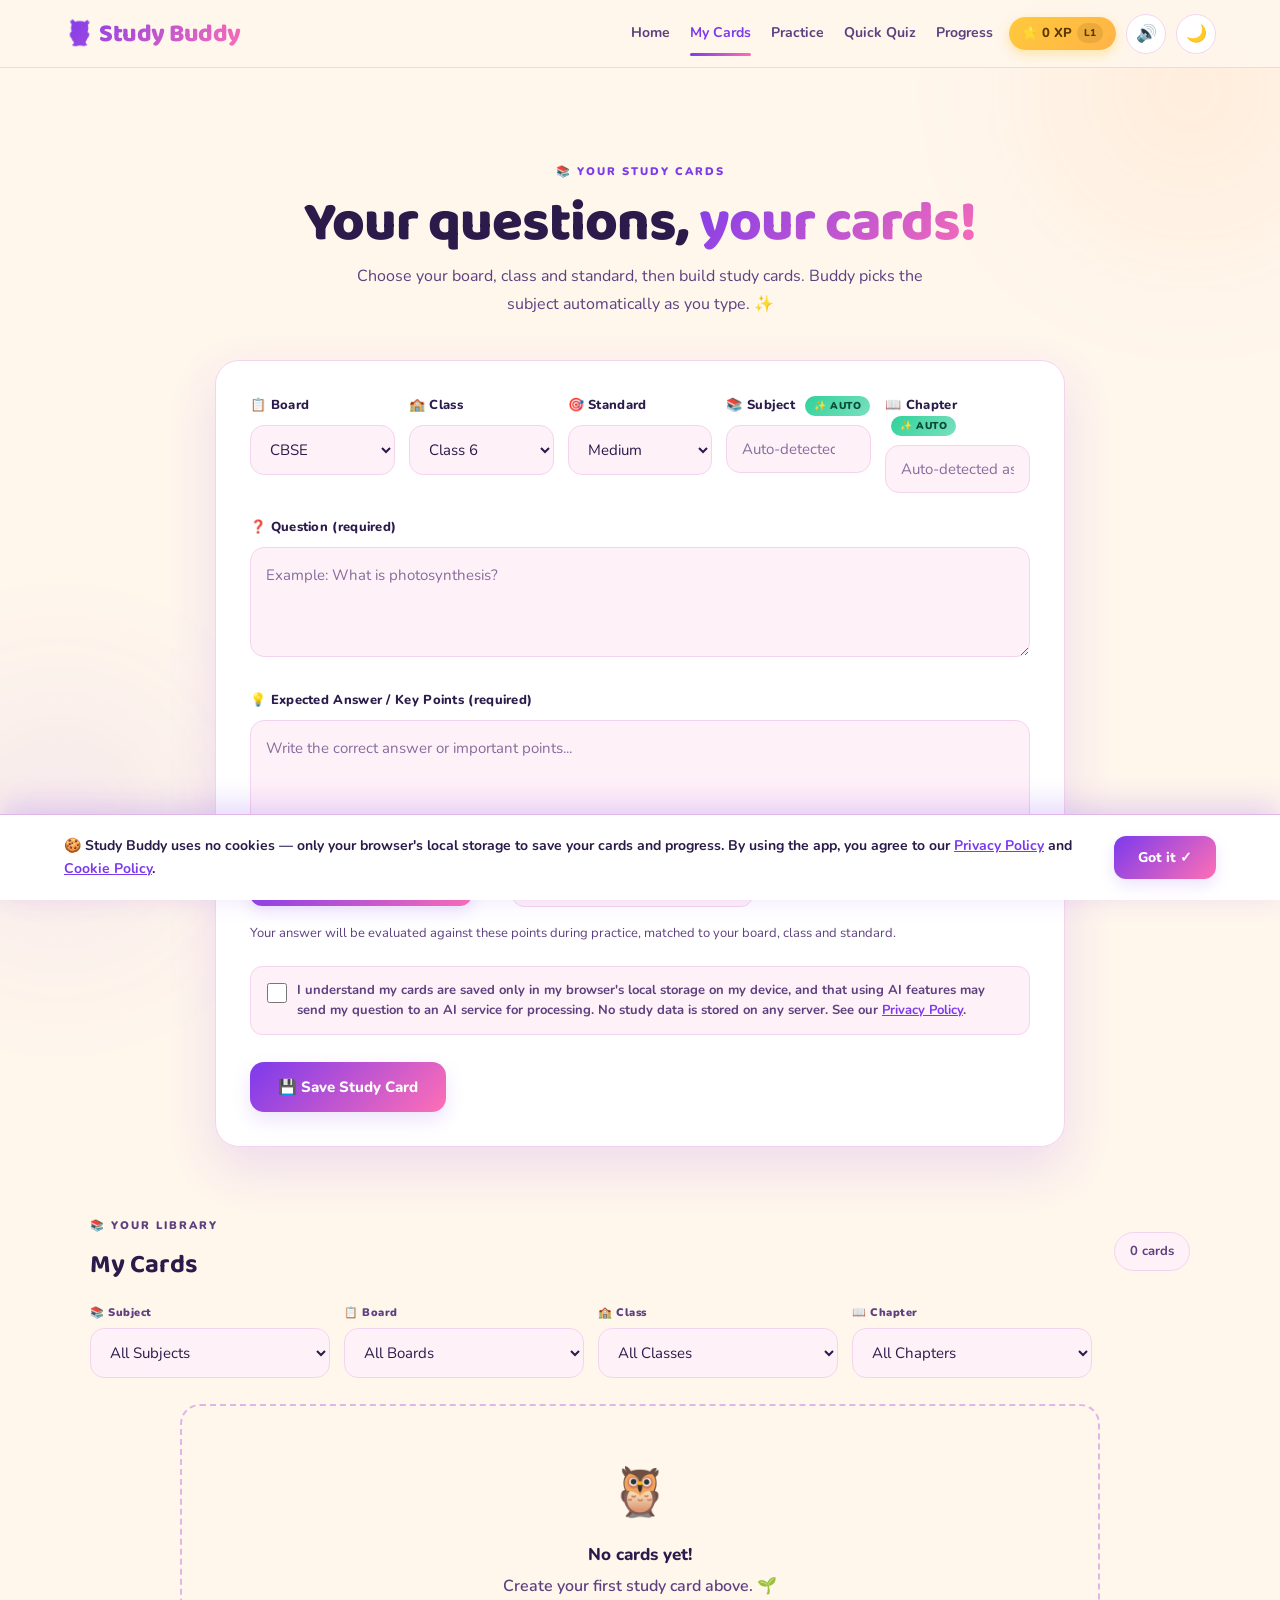
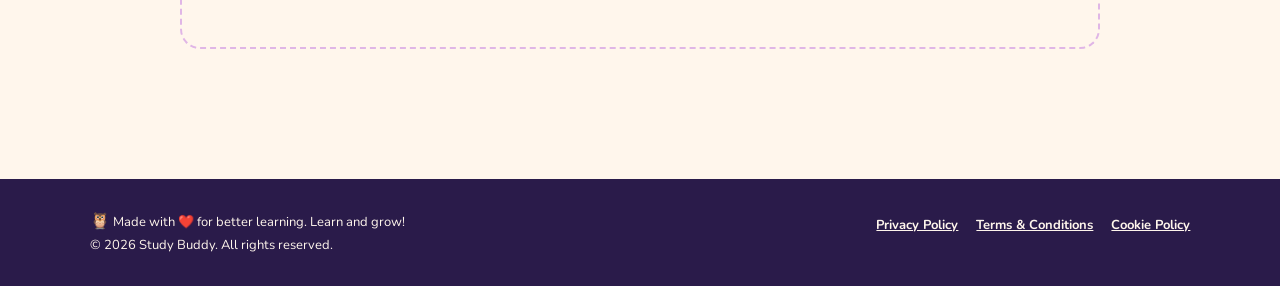
==== commit 5d11545e: "Add chapter input field with AI auto-detection and library filtering - Detect both subject and chapt" ====
--- a/cards.html
+++ b/cards.html
@@ -121,6 +121,12 @@
                             <option value="💻 Computer Science"></option>
                         </datalist>
                     </div>
+
+                    <div class="form-group">
+                        <label for="cardChapter">📖 Chapter <span class="auto-tag">✨ auto</span></label>
+                        <input type="text" id="cardChapter" list="chapterList" placeholder="Auto-detected as you type" autocomplete="off">
+                        <datalist id="chapterList"></datalist>
+                    </div>
                 </div>
 
                 <div class="form-group">
@@ -200,6 +206,12 @@
                             <option value="12">Class 12</option>
                         </select>
                     </div>
+                    <div class="filter-group">
+                        <label for="filterChapter">📖 Chapter</label>
+                        <select id="filterChapter">
+                            <option value="">All Chapters</option>
+                        </select>
+                    </div>
                 </div>
 
                 <div id="cardsList">
--- a/css/style.css
+++ b/css/style.css
@@ -507,7 +507,7 @@
 
 .form-row {
     display: grid;
-    grid-template-columns: repeat(4, 1fr);
+    grid-template-columns: repeat(auto-fit, minmax(140px, 1fr));
     gap: 14px;
     margin-bottom: 24px;
 }
@@ -772,6 +772,11 @@
     background: var(--subj, var(--primary));
     color: #fff;
     border-color: transparent;
+}
+
+.chip-chapter {
+    background: var(--surface);
+    border-style: dashed;
 }
 
 /* ========================================
